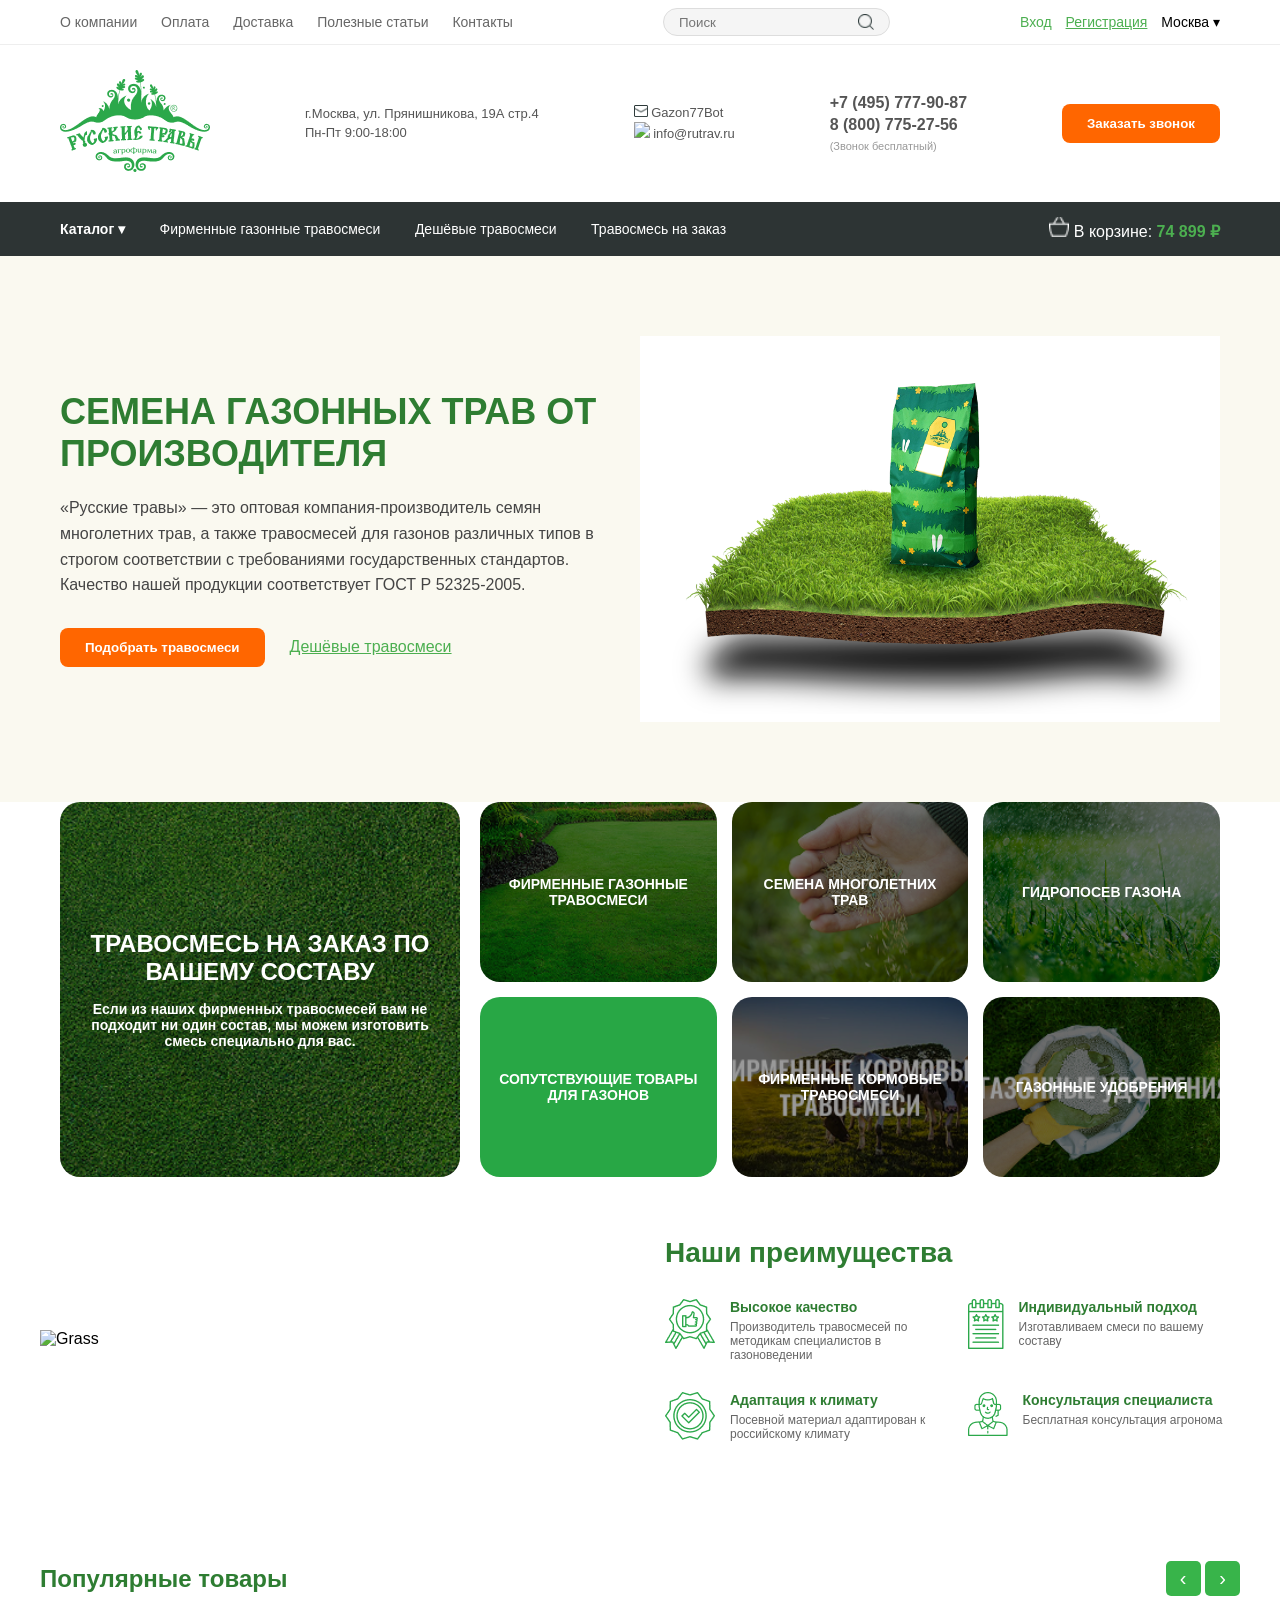
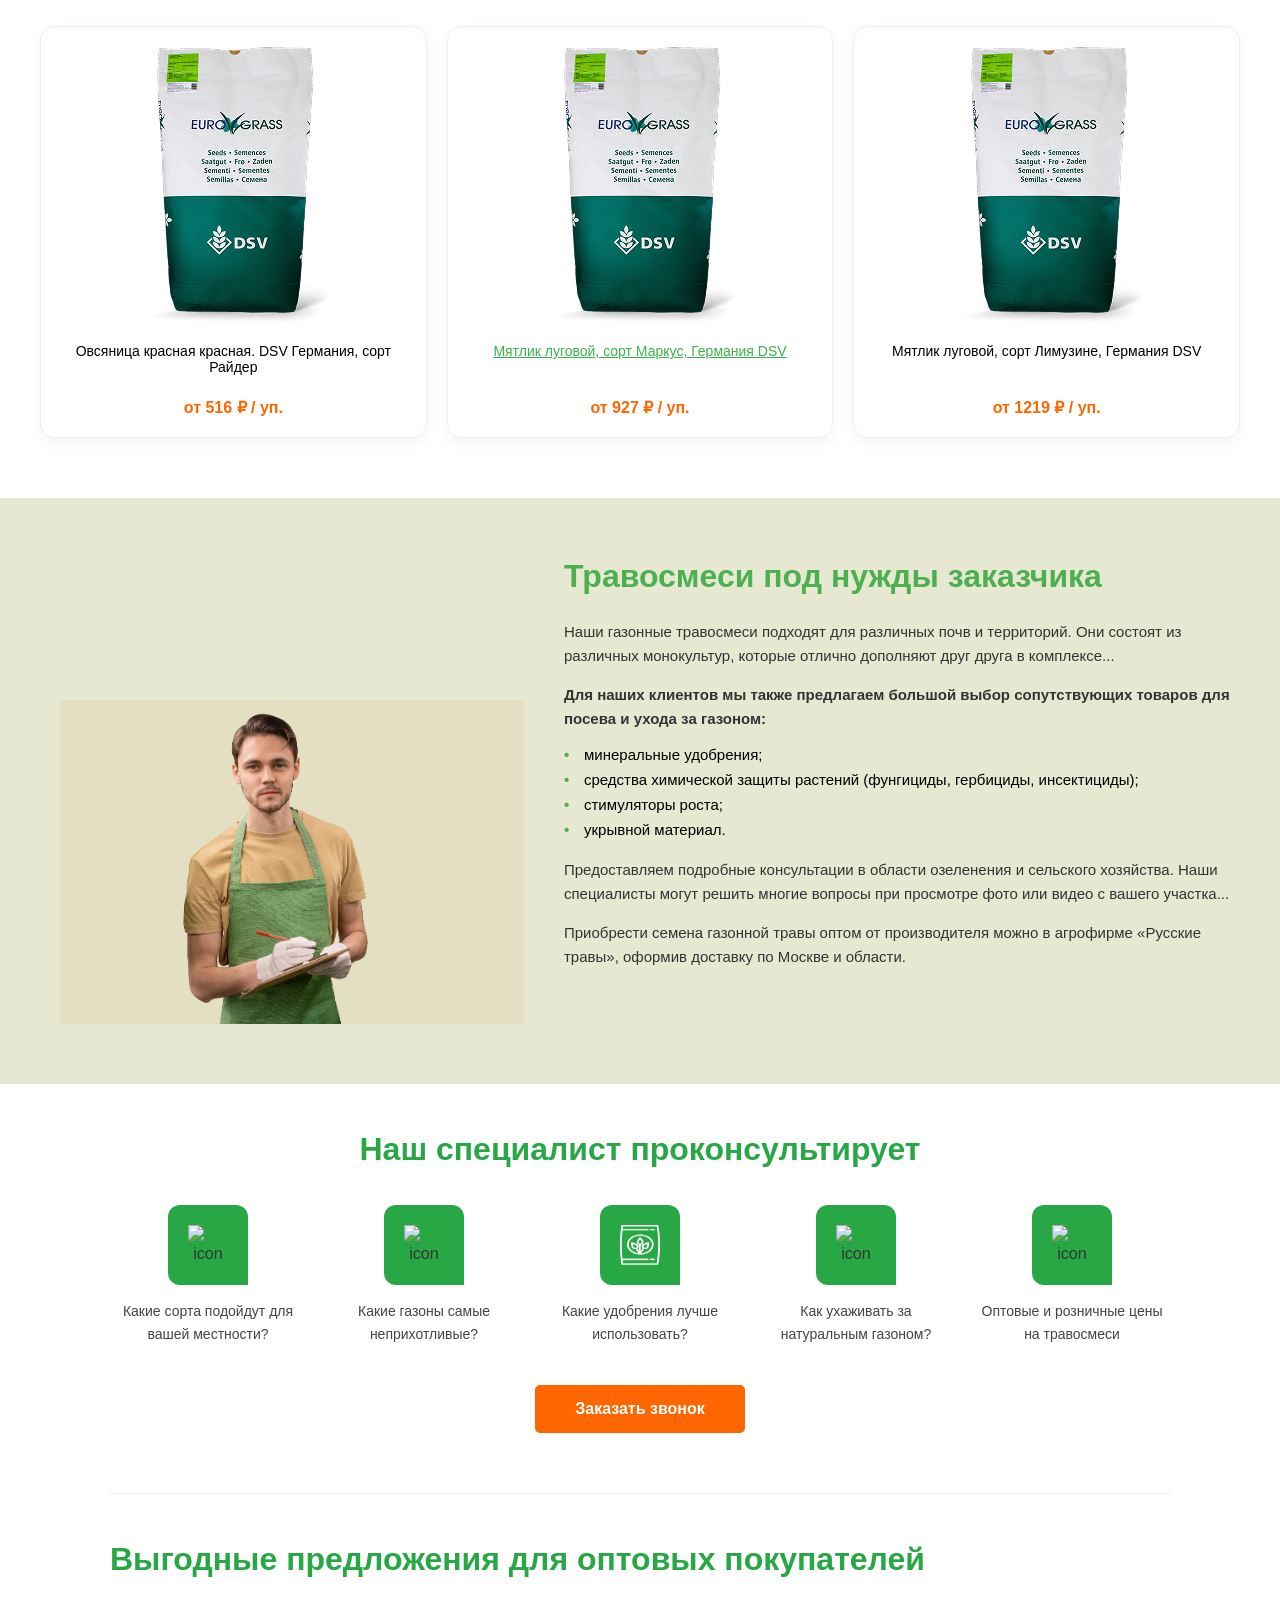
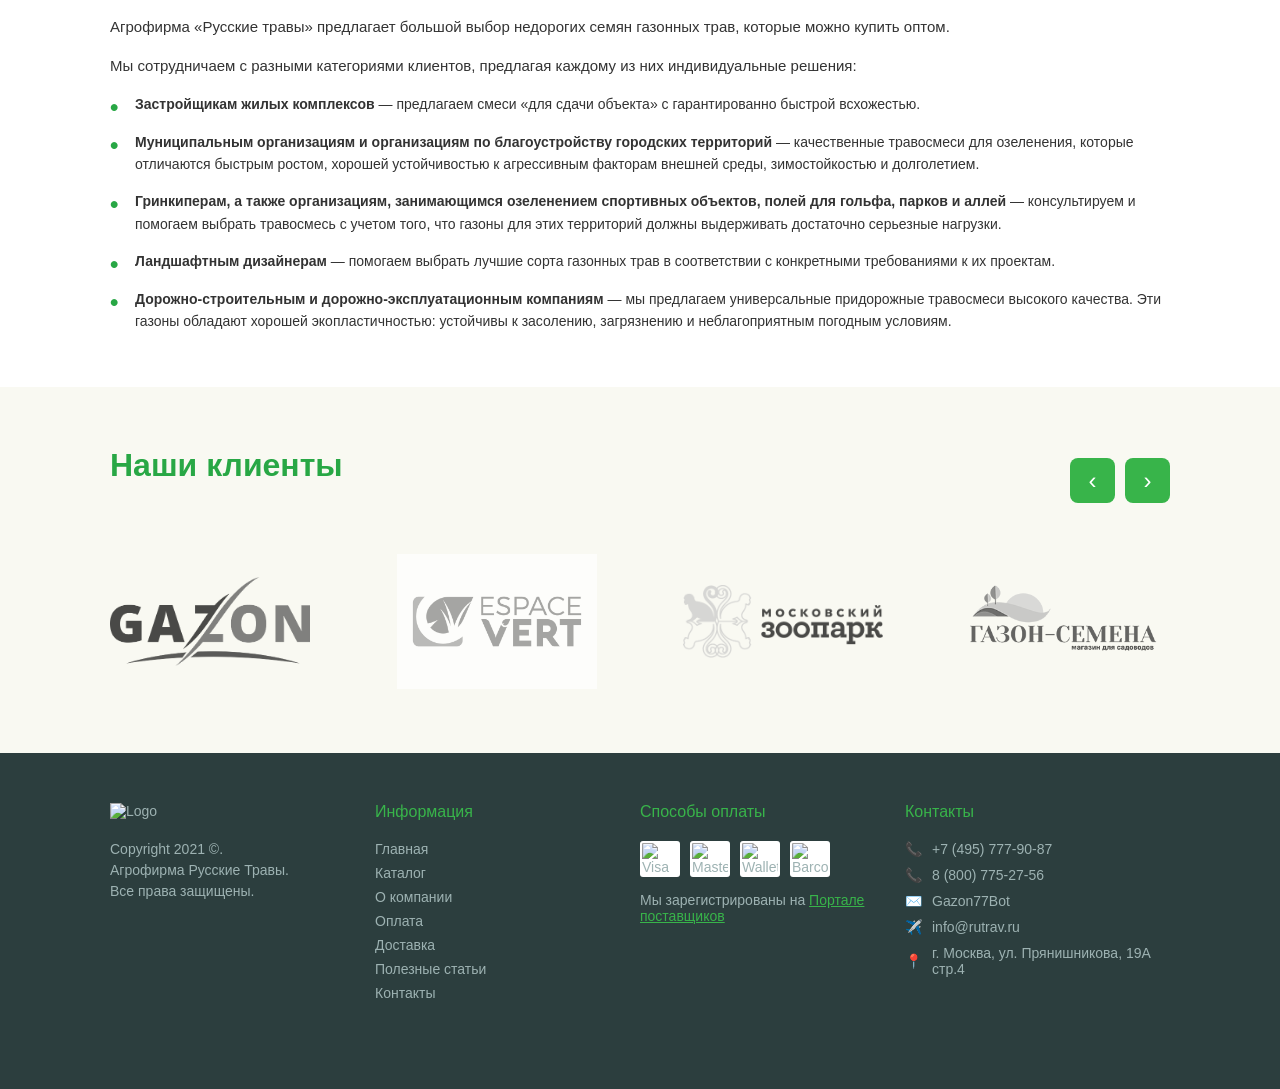
==== index.html @ 4f77249e "exam" ====
<!DOCTYPE html>
<html lang="ru">
<head>
    <meta charset="UTF-8">
    <meta name="viewport" content="width=device-width, initial-scale=1.0">
    <title>Document</title>
    <link rel="stylesheet" href="./css/style.css">
</head>
<body>

    <header class="top-bar">
        <div class="container top-bar-content">
            <nav class="top-nav">
                <a href="#">О компании</a>
                <a href="#">Оплата</a>
                <a href="#">Доставка</a>
                <a href="#">Полезные статьи</a>
                <a href="#">Контакты</a>
            </nav>
            <div class="search-box">
                <input type="text" placeholder="Поиск">
                <img src="search.png" alt="search" width="16">
            </div>
            <div class="auth-box">
                <a href="#" class="auth-link">Вход</a>
                <a href="#" class="auth-link green">Регистрация</a>
                <span class="city-select">Москва ▾</span>
            </div>
        </div>
    </header>

    <header class="main-header">
        <div class="container header-grid">
            <div class="logo">
                <img src="./logo (4).png" alt="Русские Травы">
            </div>
            <div class="info-block">
                <p>г.Москва, ул. Прянишникова, 19А стр.4</p>
                <p>Пн-Пт 9:00-18:00</p>
            </div>
            <div class="info-block">
                <p><img src="./envelope.png" width="14"> Gazon77Bot</p>
                <p><img src="./send.png" width="14"> info@rutrav.ru</p>
            </div>
            <div class="info-block phones">
                <p><strong>+7 (495) 777-90-87</strong></p>
                <p><strong>8 (800) 775-27-56</strong></p>
                <span>(Звонок бесплатный)</span>
            </div>
            <div class="header-action">
                <button class="orange-btn">Заказать звонок</button>
            </div>
        </div>
    </header>

    <nav class="main-nav">
        <div class="container nav-content">
            <div class="menu-items">
                <a href="#" class="catalog-btn">Каталог ▾</a>
                <a href="#">Фирменные газонные травосмеси</a>
                <a href="#">Дешёвые травосмеси</a>
                <a href="#">Травосмесь на заказ</a>
            </div>
            <div class="cart-info">
                <img src="./basket.png" width="20">
                <span>В корзине: <strong>74 899 ₽</strong></span>
            </div>
        </div>
    </nav>

    <section class="hero">
        <div class="container hero-wrapper">
            <div class="hero-content">
                <h1>СЕМЕНА ГАЗОННЫХ ТРАВ ОТ ПРОИЗВОДИТЕЛЯ</h1>
                <p>«Русские травы» — это оптовая компания-производитель семян многолетних трав, а также травосмесей для газонов различных типов в строгом соответствии с требованиями государственных стандартов. Качество нашей продукции соответствует ГОСТ Р 52325-2005.</p>
                <div class="hero-actions">
                    <button class="orange-btn">Подобрать травосмеси</button>
                    <a href="#" class="secondary-link">Дешёвые травосмеси</a>
                </div>
            </div>
            <div class="hero-image">
                <img src="./img (1).png" alt="Газонная трава">
            </div>
        </div>
    </section>
    <div class="container">
    <div class="grid-wrapper">
        <div class="card main-card">
            <div class="card-content">
                <h2>Травосмесь на заказ по вашему составу</h2>
                <p>Если из наших фирменных травосмесей вам не подходит ни один состав, мы можем изготовить смесь специально для вас.</p>
            </div>
        </div>

        <div class="sub-grid">
            <div class="card item-1"><span>ФИРМЕННЫЕ ГАЗОННЫЕ ТРАВОСМЕСИ</span></div>
            <div class="card item-2"><span>СЕМЕНА МНОГОЛЕТНИХ ТРАВ</span></div>
            <div class="card item-3"><span>ГИДРОПОСЕВ ГАЗОНА</span></div>
            <div class="card item-4"><span>СОПУТСТВУЮЩИЕ ТОВАРЫ ДЛЯ ГАЗОНОВ</span></div>
            <div class="card item-5"><span>ФИРМЕННЫЕ КОРМОВЫЕ ТРАВОСМЕСИ</span></div>
            <div class="card item-6"><span>ГАЗОННЫЕ УДОБРЕНИЯ</span></div>
        </div>
    </div>
</div>

    <section class="benefits container">
        <div class="benefits-wrapper">
            <div class="benefits-image">
                <img class="grass" src="./e6c324b5d90fce81df663e38f3c12238f81e989a.png" alt="Grass">
            </div>
            <div class="benefits-content">
                <h2>Наши преимущества</h2>
                <div class="benefits-grid">
                    <div class="benefit-item">
                        <img src="./best (3).png" alt="icon">
                        <div>
                            <h4>Высокое качество</h4>
                            <p>Производитель травосмесей по методикам специалистов в газоноведении</p>
                        </div>
                    </div>
                    <div class="benefit-item">
                        <img src="./note (2).png" alt="icon">
                        <div>
                            <h4>Индивидуальный подход</h4>
                            <p>Изготавливаем смеси по вашему составу</p>
                        </div>
                    </div>
                    <div class="benefit-item">
                        <img src="./approved (2).png" alt="icon">
                        <div>
                            <h4>Адаптация к климату</h4>
                            <p>Посевной материал адаптирован к российскому климату</p>
                        </div>
                    </div>
                    <div class="benefit-item">
                        <img src="./customer-service (1).png" alt="icon">
                        <div>
                            <h4>Консультация специалиста</h4>
                            <p>Бесплатная консультация агронома</p>
                        </div>
                    </div>
                </div>
            </div>
        </div>
    </section>

    <section class="popular container">
        <div class="popular-header">
            <h2>Популярные товары</h2>
            <div class="slider-btns">
                <button class="prev">‹</button>
                <button class="next">›</button>
            </div>
        </div>
        <div class="product-grid">
            <div class="product-card">
                <img src="./img (5).png" alt="product">
                <p class="prod-title">Овсяница красная красная. DSV Германия, сорт Райдер</p>
                <p class="price">от 516 ₽ / уп.</p>
            </div>
            <div class="product-card">
                <img src="./img (5).png" alt="product">
                <p class="prod-title green-text">Мятлик луговой, сорт Маркус, Германия DSV</p>
                <p class="price">от 927 ₽ / уп.</p>
            </div>
            <div class="product-card">
                <img src="./img (5).png" alt="product">
                <p class="prod-title">Мятлик луговой, сорт Лимузине, Германия DSV</p>
                <p class="price">от 1219 ₽ / уп.</p>
            </div>
        </div>
    </section>
    <section class="customer-needs">
    <div class="container needs-container">
        <div class="expert-image">
            <img src="./young-male-farmer-with-pen-and-clipboard-making-notes-in-verical-farm 1 (1).png">
        </div>

        <div class="needs-content">
            <h2 class="needs-title">Травосмеси под нужды заказчика</h2>
            
            <div class="needs-text">
                <p>Наши газонные травосмеси подходят для различных почв и территорий. Они состоят из различных монокультур, которые отлично дополняют друг друга в комплексе...</p>
                
                <p class="bold-text">Для наших клиентов мы также предлагаем большой выбор сопутствующих товаров для посева и ухода за газоном:</p>
                
                <ul class="needs-list">
                    <li>минеральные удобрения;</li>
                    <li>средства химической защиты растений (фунгициды, гербициды, инсектициды);</li>
                    <li>стимуляторы роста;</li>
                    <li>укрывной материал.</li>
                </ul>

                <p>Предоставляем подробные консультации в области озеленения и сельского хозяйства. Наши специалисты могут решить многие вопросы при просмотре фото или видео с вашего участка...</p>
                
                <p>Приобрести семена газонной травы оптом от производителя можно в агрофирме «Русские травы», оформив доставку по Москве и области.</p>
            </div>
        </div>
    </div>
</section>
<section class="grass-services">
  <div class="consultation-section">
    <h2 class="section-title">Наш специалист проконсультирует</h2>
    
    <div class="services-grid">
      <div class="service-item">
        <div class="icon-box"><img src="https://img.icons8.com/ios/50/ffffff/sprout.png" alt="icon"></div>
        <p>Какие сорта подойдут для вашей местности?</p>
      </div>
      <div class="service-item">
        <div class="icon-box"><img src="https://img.icons8.com/ios/50/ffffff/grass.png" alt="icon"></div>
        <p>Какие газоны самые неприхотливые?</p>
      </div>
      <div class="service-item">
        <div class="icon-box"><img src="./bag (1).png" alt="icon"></div>
        <p>Какие удобрения лучше использовать?</p>
      </div>
      <div class="service-item">
        <div class="icon-box"><img src="https://img.icons8.com/ios/50/ffffff/lawn-mower.png" alt="icon"></div>
        <p>Как ухаживать за натуральным газоном?</p>
      </div>
      <div class="service-item">
        <div class="icon-box"><img src="https://img.icons8.com/ios/50/ffffff/wallet.png" alt="icon"></div>
        <p>Оптовые и розничные цены на травосмеси</p>
      </div>
    </div>

    <button class="cta-button">Заказать звонок</button>
  </div>

  <hr class="divider">

  <div class="wholesale-section">
    <h2 class="section-title">Выгодные предложения для оптовых покупателей</h2>
    <p class="intro-text">Агрофирма «Русские травы» предлагает большой выбор недорогих семян газонных трав, которые можно купить оптом.</p>
    <p class="intro-subtext">Мы сотрудничаем с разными категориями клиентов, предлагая каждому из них индивидуальные решения:</p>
    
    <ul class="offers-list">
      <li><strong>Застройщикам жилых комплексов</strong> — предлагаем смеси «для сдачи объекта» с гарантированно быстрой всхожестью.</li>
      <li><strong>Муниципальным организациям и организациям по благоустройству городских территорий</strong> — качественные травосмеси для озеленения, которые отличаются быстрым ростом, хорошей устойчивостью к агрессивным факторам внешней среды, зимостойкостью и долголетием.</li>
      <li><strong>Гринкиперам, а также организациям, занимающимся озеленением спортивных объектов, полей для гольфа, парков и аллей</strong> — консультируем и помогаем выбрать травосмесь с учетом того, что газоны для этих территорий должны выдерживать достаточно серьезные нагрузки.</li>
      <li><strong>Ландшафтным дизайнерам</strong> — помогаем выбрать лучшие сорта газонных трав в соответствии с конкретными требованиями к их проектам.</li>
      <li><strong>Дорожно-строительным и дорожно-эксплуатационным компаниям</strong> — мы предлагаем универсальные придорожные травосмеси высокого качества. Эти газоны обладают хорошей экопластичностью: устойчивы к засолению, загрязнению и неблагоприятным погодным условиям.</li>
    </ul>
  </div>
</section>
<div class="main-container">
  <section class="clients-section">
    <div class="clients-header">
      <h2 class="section-title">Наши клиенты</h2>
      <div class="slider-controls">
        <button class="slider-btn prev"><span>&#8249;</span></button>
        <button class="slider-btn next"><span>&#8250;</span></button>
      </div>
    </div>
    <div class="clients-logos">
      <div class="logo-item"><img src="./f2eec291fbc015425a7ad21d351d1adee1ec5845.png" alt="Gazon"></div>
      <div class="logo-item"><img src="./2 (1).png" alt="Espace Vert"></div>
      <div class="logo-item"><img src="./e021a3358715ed38953535838614f6d6b9bed7ae.png" alt="Zoo Park"></div>
      <div class="logo-item"><img src="./3caea98f2f72e2a74a4f574b4249b1a4204062f1.png" alt="Gazon Semena"></div>
    </div>
  </section>

  <footer class="footer">
    <div class="footer-content">
      <div class="footer-column logo-info">
        <img src="https://via.placeholder.com/120x60?text=LOGO" alt="Logo" class="footer-logo">
        <p>Copyright 2021 ©.<br>Агрофирма Русские Травы.<br>Все права защищены.</p>
      </div>

      <div class="footer-column">
        <h3>Информация</h3>
        <ul>
          <li><a href="#">Главная</a></li>
          <li><a href="#">Каталог</a></li>
          <li><a href="#">О компании</a></li>
          <li><a href="#">Оплата</a></li>
          <li><a href="#">Доставка</a></li>
          <li><a href="#">Полезные статьи</a></li>
          <li><a href="#">Контакты</a></li>
        </ul>
      </div>

      <div class="footer-column">
        <h3>Способы оплаты</h3>
        <div class="payment-methods">
          <img src="https://img.icons8.com/color/48/000000/visa.png" alt="Visa">
          <img src="https://img.icons8.com/color/48/000000/mastercard.png" alt="Mastercard">
          <img src="https://img.icons8.com/color/48/000000/wallet.png" alt="Wallet">
          <img src="https://img.icons8.com/color/48/000000/barcode.png" alt="Barcode">
        </div>
        <p class="registration-info">Мы зарегистрированы на <a href="#">Портале поставщиков</a></p>
      </div>

      <div class="footer-column contacts">
        <h3>Контакты</h3>
        <p><span>📞</span> +7 (495) 777-90-87</p>
        <p><span>📞</span> 8 (800) 775-27-56</p>
        <p><span>✉️</span> <a href="mailto:Gazon77Bot">Gazon77Bot</a></p>
        <p><span>✈️</span> <a href="#">info@rutrav.ru</a></p>
        <p><span>📍</span> г. Москва, ул. Прянишникова, 19А стр.4</p>
      </div>
    </div>
  </footer>
</div>
</body>
</html>
---- css/style.css ----
* {
    margin: 0;
    padding: 0;
    box-sizing: border-box;
    font-family: 'Segoe UI', Tahoma, Geneva, Verdana, sans-serif;
}

.container {
    max-width: 1250px;
    margin: 0 auto;
    padding: 0 20px;
}


.top-bar {
    border-bottom: 1px solid #eee;
    padding: 8px 0;
    font-size: 14px;
}

.top-bar-content {
    display: flex;
    justify-content: space-between;
    align-items: center;
}

.top-nav a {
    text-decoration: none;
    color: #666;
    margin-right: 20px;
}

.search-box {
    background: #f5f5f5;
    border-radius: 20px;
    padding: 5px 15px;
    display: flex;
    align-items: center;
    border: 1px solid #ddd;
}

.search-box input {
    border: none;
    background: transparent;
    outline: none;
    padding-right: 10px;
}

.auth-link {
    text-decoration: none;
    color: #4CAF50;
    margin-right: 10px;
}

.auth-link.green {
    text-decoration: underline;
}


.main-header {
    padding: 25px 0;
}

.header-grid {
    display: flex;
    justify-content: space-between;
    align-items: center;
}

.info-block {
    font-size: 13px;
    color: #555;
    line-height: 1.4;
}
.container {
    max-width: 1200px;
    width: 100%;
}

.grid-wrapper {
    display: flex;
    gap: 20px;
}
.grass {
   width: 700px;
   height: 00px;
}

.customer-needs {
    background-color: #e6e8d2;
    padding: 60px 0;
    position: relative;
}

.needs-container {
    display: flex;
    align-items: flex-end; 
    gap: 40px;
}

.expert-image {
    flex: 0 0 40%;
}

.expert-image img {
    width: 100%;
    display: block;
}

.needs-content {
    flex: 0 0 60%;
    padding-bottom: 40px; 
}

.needs-title {
    font-size: 32px;
    color: #4CAF50;
    margin-bottom: 25px;
}

.needs-text p {
    font-size: 15px;
    line-height: 1.6;
    color: #333;
    margin-bottom: 15px;
}

.bold-text {
    font-weight: bold;
}

.needs-list {
    list-style: none;
    margin-bottom: 20px;
}

.needs-list li {
    position: relative;
    padding-left: 20px;
    margin-bottom: 8px;
    font-size: 15px;
}

.needs-list li::before {
    content: "•";
    color: #4CAF50;
    font-weight: bold;
    position: absolute;
    left: 0;
}



.main-card {
    flex: 1;
    background: linear-gradient(rgba(0,0,0,0.3), rgba(0,0,0,0.3)), 
                url('./img/Rectangle\ 2\ \(1\).png') center/cover;
    color: white;
    padding: 40px;
    border-radius: 20px;
    display: flex;
    align-items: center;
}

.main-card h2 {
    font-size: 24px;
    margin-bottom: 15px;
    text-transform: uppercase;
}


.sub-grid {
    flex: 2;
    display: grid;
    grid-template-columns: repeat(3, 1fr);
    grid-template-rows: repeat(2, 180px);
    gap: 15px;
}

.card {
    border-radius: 20px;
    overflow: hidden;
    position: relative;
    cursor: pointer;
    transition: transform 0.3s ease;
    display: flex;
    align-items: center;
    justify-content: center;
    text-align: center;
    color: white;
    font-weight: bold;
    font-size: 14px;
    padding: 15px;
}

.card:hover {
    transform: scale(1.02);
}


.item-1 { background: linear-gradient(rgba(0,0,0,0.4), rgba(0,0,0,0.4)), url('./img/bg\ \(3\).png') center/cover; }
.item-2 { background: linear-gradient(rgba(0,0,0,0.4), rgba(0,0,0,0.4)), url('./img/bg\ \(1\).png') center/cover; }
.item-3 { background: linear-gradient(rgba(0,0,0,0.4), rgba(0,0,0,0.4)), url('./img/bg\ \(2\).png') center/cover; }
.item-4 { background: #28a745; } 
.item-5 { background: linear-gradient(rgba(0,0,0,0.4), rgba(0,0,0,0.4)), url('./img/5.png') center/cover; }
.item-6 { background: linear-gradient(rgba(0,0,0,0.4), rgba(0,0,0,0.4)), url('./img/6.png') center/cover; }




.phones strong {
    font-size: 16px;
    display: block;
}

.phones span {
    font-size: 11px;
    color: #999;
}

.orange-btn {
    background: #FF6600;
    color: white;
    border: none;
    padding: 12px 25px;
    border-radius: 8px;
    font-weight: bold;
    cursor: pointer;
}


.main-nav {
    background: #2D3434;
    color: white;
    padding: 15px 0;
}

.nav-content {
    display: flex;
    justify-content: space-between;
    align-items: center;
}

.menu-items a {
    color: white;
    text-decoration: none;
    margin-right: 30px;
    font-size: 14px;
}

.catalog-btn {
    font-weight: bold;
}

.cart-info strong {
    color: #4CAF50;
}


.hero {
    background: #FAF9F0; 
    padding: 80px 0;
    position: relative;
}

.hero-wrapper {
    display: flex;
    align-items: center;
}

.hero-content {
    flex: 1;
}

.hero-content h1 {
    color: #2E7D32;
    font-size: 36px;
    margin-bottom: 20px;
}

.hero-content p {
    color: #444;
    line-height: 1.6;
    margin-bottom: 30px;
    max-width: 550px;
}

.hero-actions {
    display: flex;
    align-items: center;
    gap: 25px;
}

.secondary-link {
    color: #4CAF50;
    text-decoration: underline;
}

.hero-image {
    flex: 1;
    display: flex;
    justify-content: center;
}

.hero-image img {
    max-width: 100%;
}

.categories { padding: 40px 0; }
.cat-grid {
    display: grid;
    grid-template-columns: 1fr 1fr 1fr;
    grid-template-rows: auto auto;
    gap: 15px;
}

.cat-card {
    border-radius: 10px;
    background-size: cover;
    background-position: center;
    min-height: 150px;
    display: flex;
    align-items: center;
    padding: 20px;
    color: white;
    position: relative;
    overflow: hidden;
}

.cat-card.large { grid-row: span 2; }
.cat-card.green { background-color: #38b44a; }
.cat-card h3 { font-size: 14px; text-transform: uppercase; z-index: 1; }
.cat-overlay { background: rgba(0,0,0,0.4); padding: 20px; height: 100%; }


.benefits { padding: 60px 0; }
.benefits-wrapper { display: flex; align-items: center; gap: 50px; }
.benefits-image { flex: 1; }
.benefits-content { flex: 1; }
.benefits-content h2 { color: #2e7d32; margin-bottom: 30px; font-size: 28px; }

.benefits-grid {
    display: grid;
    grid-template-columns: 1fr 1fr;
    gap: 30px;
}

.benefit-item 
{ display: flex; gap: 15px; align-items: flex-start; }
.benefit-item h4 { color: #2e7d32; font-size: 14px; margin-bottom: 5px; }
.benefit-item p { font-size: 12px; color: #666; }


.popular { padding: 60px 0; }
.popular-header { display: flex; justify-content: space-between; align-items: center; margin-bottom: 30px; }
.popular-header h2 { color: #2e7d32; }

.slider-btns button {
    background: #38b44a;
    color: white;
    border: none;
    width: 35px;
    height: 35px;
    border-radius: 5px;
    cursor: pointer;
    font-size: 20px;
}

.product-grid {
    display: grid;
    grid-template-columns: repeat(3, 1fr);
    gap: 20px;
}

.product-card {
    background: #fff;
    border: 1px solid #eee;
    border-radius: 15px;
    padding: 20px;
    text-align: center;
    box-shadow: 0 5px 15px rgba(0,0,0,0.05);
}

.product-card img { max-width: 100%; margin-bottom: 15px; }
.prod-title { font-size: 14px; margin-bottom: 15px; height: 40px; }
.green-text { color: #38b44a; text-decoration: underline; }
.price { font-weight: bold; color: #ff6600; }

.grass-services {
  font-family: 'Arial', sans-serif;
  max-width: 1100px;
  margin: 0 auto;
  padding: 40px 20px;
  color: #333;
  line-height: 1.6;
}

.section-title {
  color: #28a745;
  font-size: 32px;
  font-weight: bold;
  margin-bottom: 30px;
}


.consultation-section {
  text-align: center;
  margin-bottom: 60px;
}

.services-grid {
  display: flex;
  justify-content: space-between;
  flex-wrap: wrap;
  gap: 20px;
  margin-bottom: 40px;
}

.service-item {
  flex: 1;
  min-width: 180px;
  display: flex;
  flex-direction: column;
  align-items: center;
}

.icon-box {
  background-color: #28a745;
  width: 80px;
  height: 80px;
  border-radius: 12px 12px 0 12px; 
  display: flex;
  align-items: center;
  justify-content: center;
  margin-bottom: 15px;
}

.icon-box img {
  width: 40px;
  height: 40px;
}

.service-item p {
  font-size: 14px;
  margin: 0;
  color: #444;
}

.cta-button {
  background-color: #ff6600;
  color: white;
  border: none;
  padding: 15px 40px;
  font-size: 16px;
  font-weight: bold;
  border-radius: 5px;
  cursor: pointer;
}


.divider {
  border: 0;
  height: 1px;
  background: #eee;
  margin: 40px 0;
}

.wholesale-section .section-title {
  text-align: left;
}

.intro-text, .intro-subtext {
  font-size: 15px;
  margin-bottom: 15px;
}

.offers-list {
  list-style: none;
  padding: 0;
}

.offers-list li {
  position: relative;
  padding-left: 25px;
  margin-bottom: 15px;
  font-size: 14px;
}

.offers-list li::before {
  content: "•";
  color: #28a745;
  font-weight: bold;
  font-size: 24px;
  position: absolute;
  left: 0;
  top: -5px;
}


.grass-services {
  font-family: 'Arial', sans-serif;
  max-width: 1100px;
  margin: 0 auto;
  padding: 40px 20px;
  color: #333;
  line-height: 1.6;
}

.section-title {
  color: #28a745;
  font-size: 32px;
  font-weight: bold;
  margin-bottom: 30px;
}


.consultation-section {
  text-align: center;
  margin-bottom: 60px;
}

.services-grid {
  display: flex;
  justify-content: space-between;
  flex-wrap: wrap;
  gap: 20px;
  margin-bottom: 40px;
}

.service-item {
  flex: 1;
  min-width: 180px;
  display: flex;
  flex-direction: column;
  align-items: center;
}

.icon-box {
  background-color: #28a745;
  width: 80px;
  height: 80px;
  border-radius: 12px 12px 0 12px; 
  display: flex;
  align-items: center;
  justify-content: center;
  margin-bottom: 15px;
}

.icon-box img {
  width: 40px;
  height: 40px;
}

.service-item p {
  font-size: 14px;
  margin: 0;
  color: #444;
}

.cta-button {
  background-color: #ff6600;
  color: white;
  border: none;
  padding: 15px 40px;
  font-size: 16px;
  font-weight: bold;
  border-radius: 5px;
  cursor: pointer;
}


.divider {
  border: 0;
  height: 1px;
  background: #eee;
  margin: 40px 0;
}


.wholesale-section .section-title {
  text-align: left;
}

.intro-text, .intro-subtext {
  font-size: 15px;
  margin-bottom: 15px;
}

.offers-list {
  list-style: none;
  padding: 0;
}

.offers-list li {
  position: relative;
  padding-left: 25px;
  margin-bottom: 15px;
  font-size: 14px;
}

.offers-list li::before {
  content: "•";
  color: #28a745;
  font-weight: bold;
  font-size: 24px;
  position: absolute;
  left: 0;
  top: -5px;
}


.main-container {
  background-color: #f9f9f2; 
}

.clients-section {
  max-width: 1100px;
  margin: 0 auto;
  padding: 60px 20px;
}

.clients-header {
  display: flex;
  justify-content: space-between;
  align-items: center;
  margin-bottom: 40px;
}

.slider-controls {
  display: flex;
  gap: 10px;
}

.slider-btn {
  background-color: #38b44a;
  color: white;
  border: none;
  width: 45px;
  height: 45px;
  border-radius: 8px;
  cursor: pointer;
  font-size: 24px;
  display: flex;
  align-items: center;
  justify-content: center;
}

.clients-logos {
  display: flex;
  justify-content: space-between;
  align-items: center;
  flex-wrap: wrap;
  gap: 30px;
}

.logo-item img {
  max-width: 200px;
  filter: grayscale(100%);
  opacity: 0.7;
  transition: 0.3s;
}

.logo-item img:hover {
  filter: grayscale(0%);
  opacity: 1;
}


.footer {
  background-color: #2c3e3e; 
  color: #9db2b2;
  padding: 50px 0;
  font-size: 14px;
}

.footer-content {
  max-width: 1100px;
  margin: 0 auto;
  display: flex;
  justify-content: space-between;
  flex-wrap: wrap;
  padding: 0 20px;
}

.footer-column {
  flex: 1;
  min-width: 200px;
  margin-bottom: 30px;
}

.footer-column h3 {
  color: #38b44a; 
  font-size: 16px;
  margin-bottom: 20px;
  font-weight: normal;
}

.footer-column ul {
  list-style: none;
  padding: 0;
}

.footer-column ul li {
  margin-bottom: 8px;
}

.footer-column ul li a {
  color: inherit;
  text-decoration: none;
}

.footer-column ul li a:hover {
  color: white;
}

.logo-info p {
  margin-top: 20px;
  line-height: 1.5;
}


.payment-methods {
  display: flex;
  gap: 10px;
  margin-bottom: 15px;
}

.payment-methods img {
  width: 40px;
  height: auto;
  background: white;
  border-radius: 3px;
  padding: 2px;
}

.registration-info a {
  color: #38b44a;
  text-decoration: underline;
}


.contacts p {
  margin-bottom: 10px;
  display: flex;
  align-items: center;
  gap: 10px;
}

.contacts a {
  color: inherit;
  text-decoration: none;
}


@media (max-width: 768px) {
  .footer-content {
    flex-direction: column;
  }
}


@media (max-width: 768px) {
  .services-grid {
    justify-content: center;
  }
  .section-title {
    font-size: 24px;
  }
}
@media (max-width: 768px) {
  .services-grid {
    justify-content: center;
  }
  .section-title {
    font-size: 24px;
  }
}

@media (max-width: 768px) {
    .cat-grid, .benefits-grid, .product-grid {
        grid-template-columns: 1fr;
    }
    .benefits-wrapper { flex-direction: column; }
    .cat-card.large { grid-row: span 1; }
}

@media (max-width: 992px) {
    .header-grid, .nav-content, .hero-wrapper, .top-bar-content {
        flex-direction: column;
        text-align: center;
        gap: 20px;
    }

    .hero-content p {
        margin: 0 auto 30px;
    }
    @media (max-width: 992px) {
    .grid-wrapper {
        flex-direction: column;
    }
    .sub-grid {
        grid-template-columns: repeat(2, 1fr);
    }
}

@media (max-width: 600px) {
    .sub-grid {
        grid-template-columns: 1fr;
    }
}
}
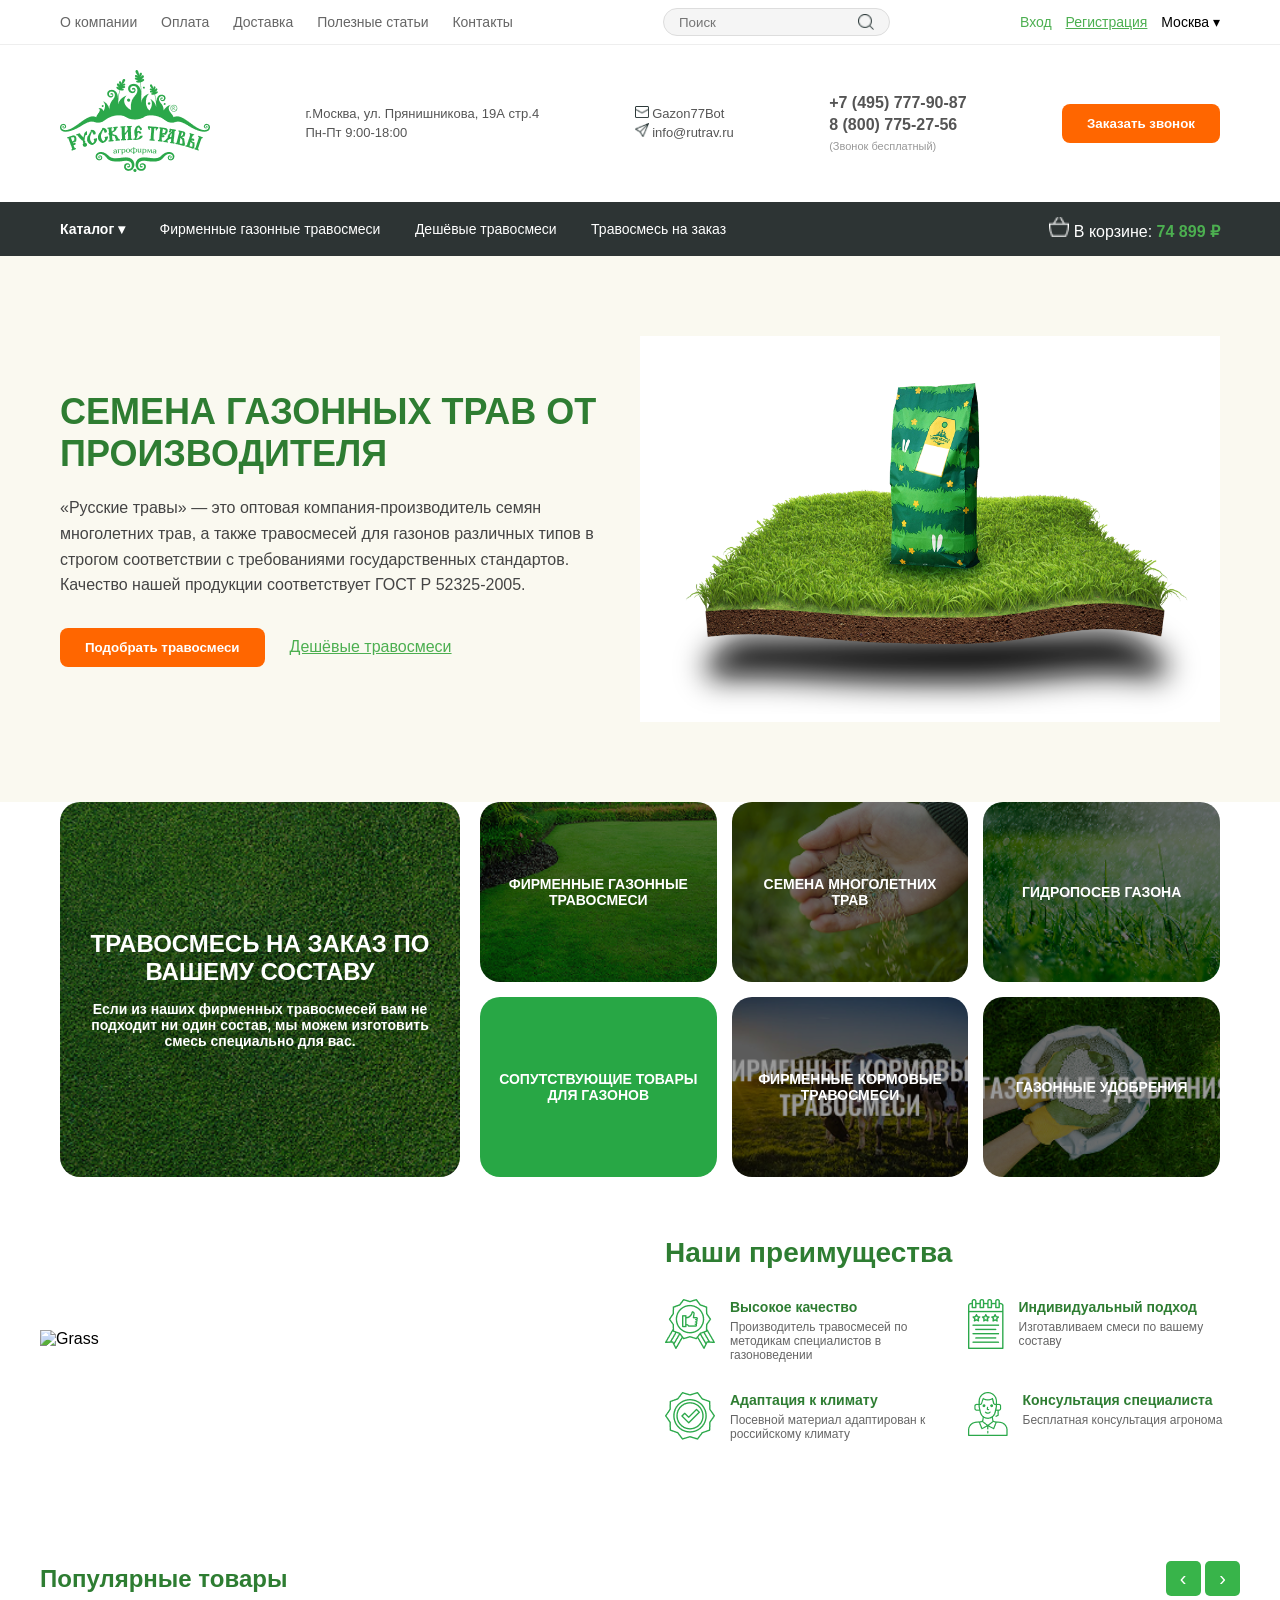
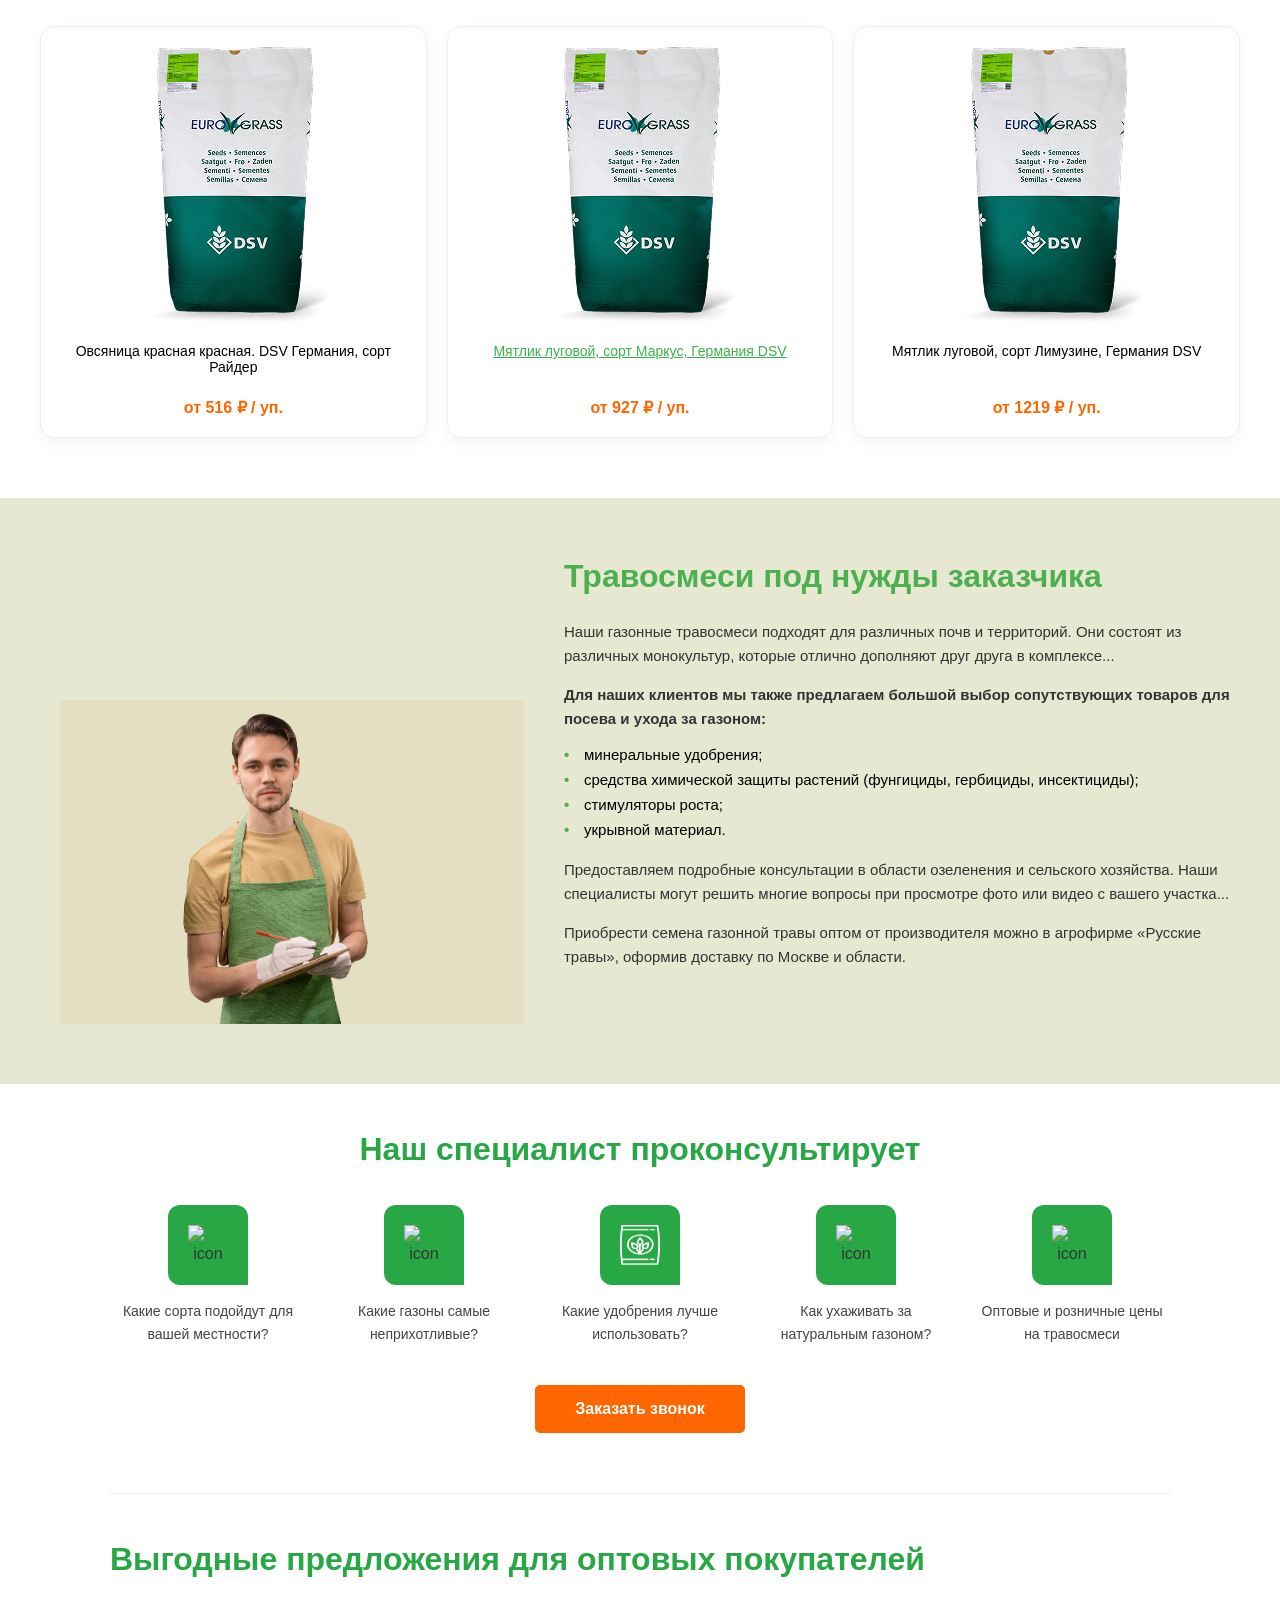
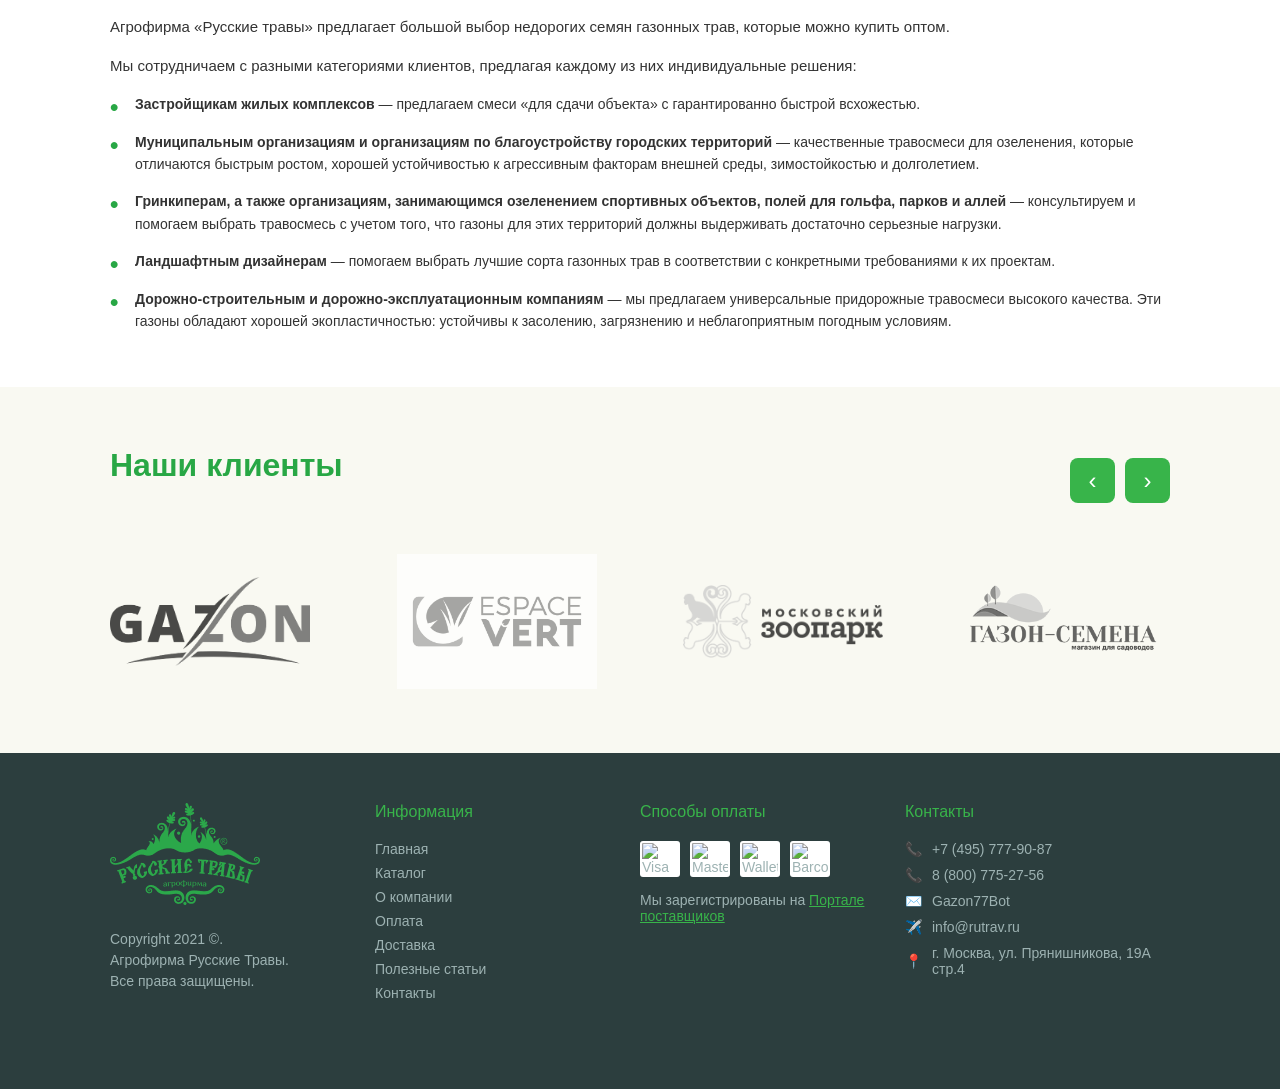
==== commit e8c597a0: "menu" ====
--- a/index.html
+++ b/index.html
@@ -3,7 +3,7 @@
 <head>
     <meta charset="UTF-8">
     <meta name="viewport" content="width=device-width, initial-scale=1.0">
-    <title>Document</title>
+    <title>Exam</title>
     <link rel="stylesheet" href="./css/style.css">
 </head>
 <body>
@@ -11,11 +11,11 @@
     <header class="top-bar">
         <div class="container top-bar-content">
             <nav class="top-nav">
-                <a href="#">О компании</a>
-                <a href="#">Оплата</a>
+                <a href="./menu.html">О компании</a>
+                <a href="./menu2.html">Оплата</a>
                 <a href="#">Доставка</a>
-                <a href="#">Полезные статьи</a>
-                <a href="#">Контакты</a>
+                <a href="">Полезные статьи</a>
+                <a href="./menu3.html">Контакты</a>
             </nav>
             <div class="search-box">
                 <input type="text" placeholder="Поиск">
@@ -40,7 +40,7 @@
             </div>
             <div class="info-block">
                 <p><img src="./envelope.png" width="14"> Gazon77Bot</p>
-                <p><img src="./send.png" width="14"> info@rutrav.ru</p>
+                <p><img src="./send (1).png" width="14"> info@rutrav.ru</p>
             </div>
             <div class="info-block phones">
                 <p><strong>+7 (495) 777-90-87</strong></p>
@@ -264,7 +264,7 @@
   <footer class="footer">
     <div class="footer-content">
       <div class="footer-column logo-info">
-        <img src="https://via.placeholder.com/120x60?text=LOGO" alt="Logo" class="footer-logo">
+        <img src="./logo (4).png" alt="Logo" class="footer-logo">
         <p>Copyright 2021 ©.<br>Агрофирма Русские Травы.<br>Все права защищены.</p>
       </div>
 
